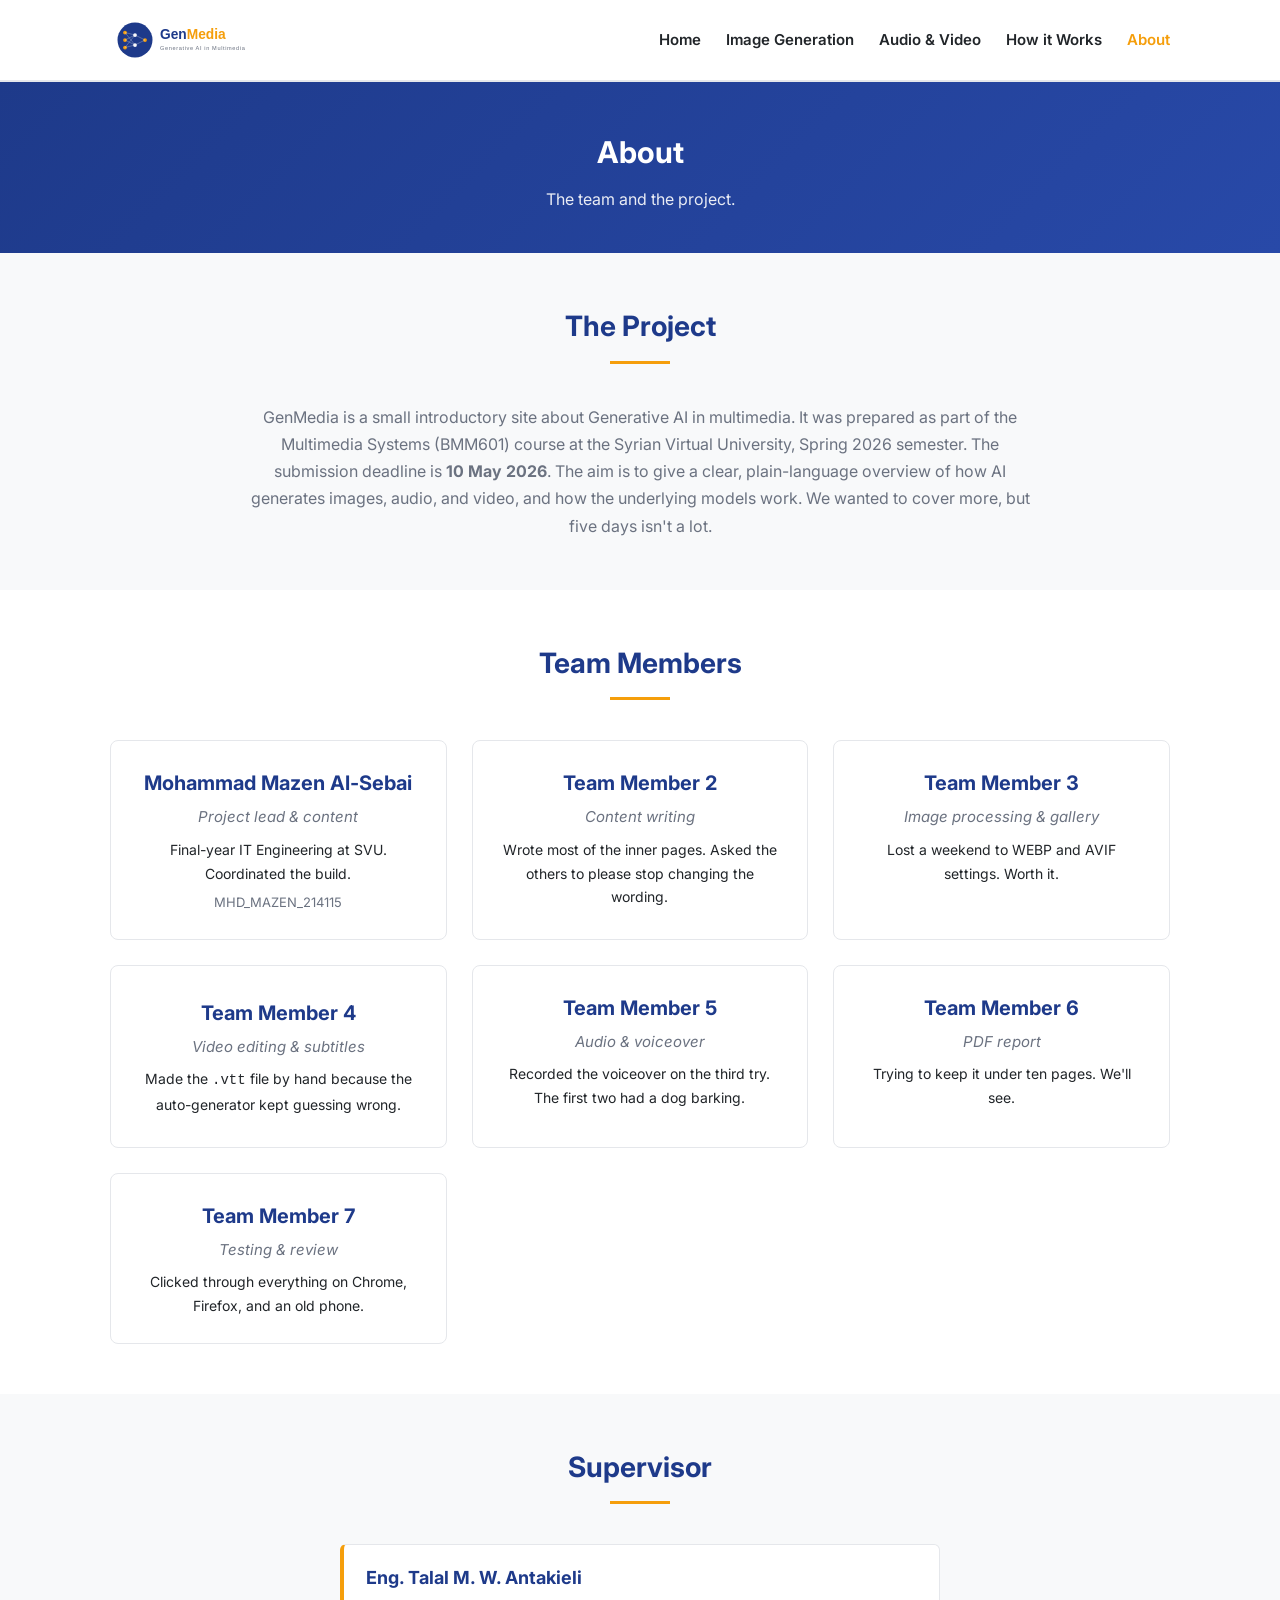
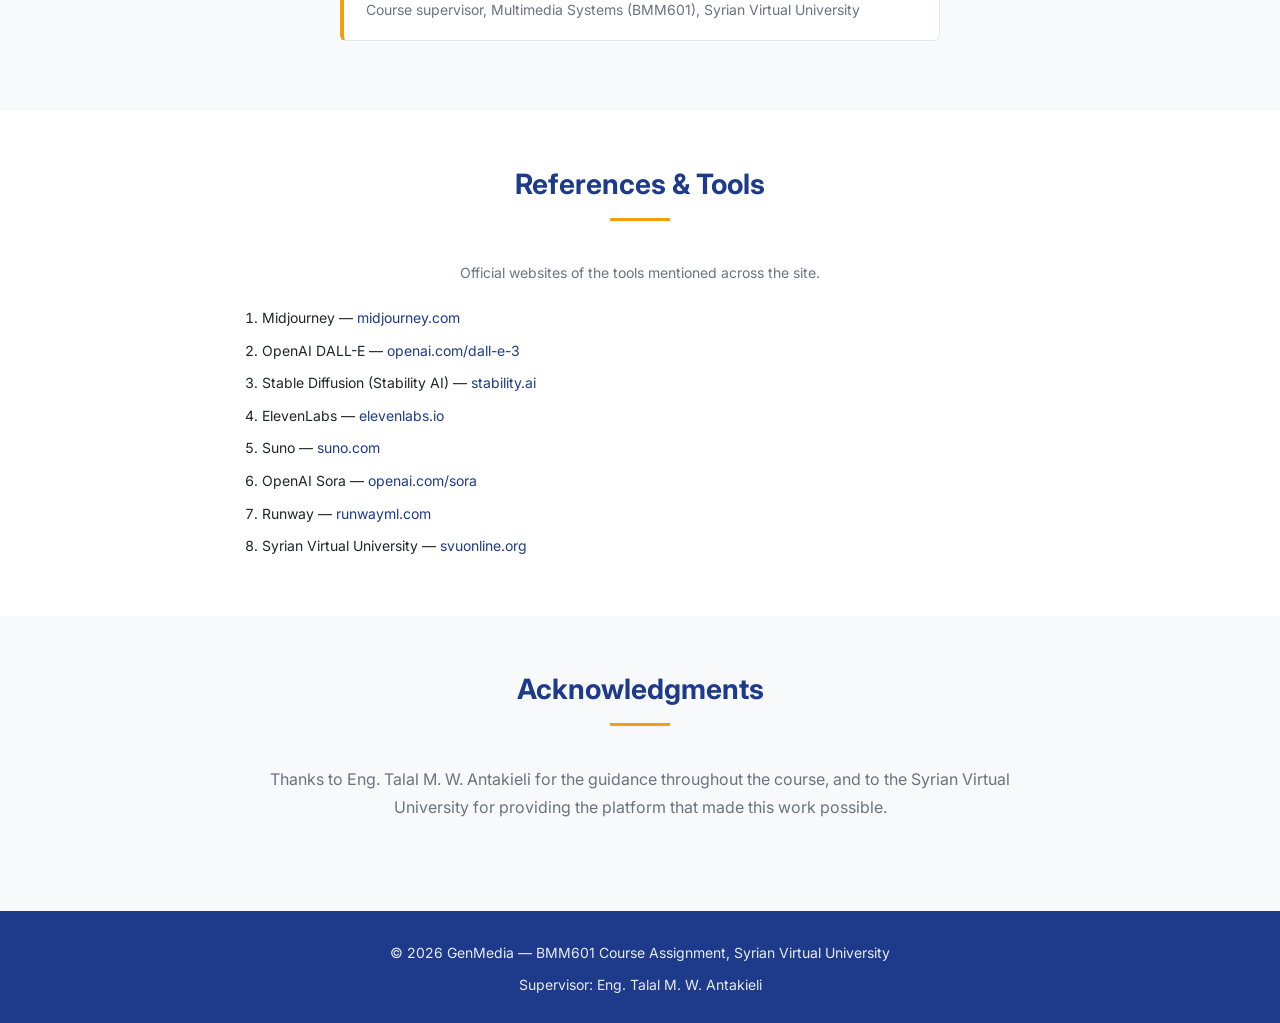
==== public/about.html @ 1778ff84 "Initial commit: BMM601 GenMedia website - 5 static HTML pages (index, images, audio-video, how-it-wo" ====
<!DOCTYPE html>
<html lang="en">
<head>
  <meta charset="UTF-8">
  <meta name="viewport" content="width=device-width, initial-scale=1.0">
  <title>About — GenMedia</title>
  <meta name="description" content="The team behind GenMedia, the supervisor, and the references used to build this site.">

  <!-- Google Fonts -->
  <link rel="preconnect" href="https://fonts.googleapis.com">
  <link rel="preconnect" href="https://fonts.gstatic.com" crossorigin>
  <link href="https://fonts.googleapis.com/css2?family=Inter:wght@400;600;700&display=swap" rel="stylesheet">

  <!-- Stylesheet -->
  <link rel="stylesheet" href="css/style.css">

  <!-- Favicon -->
  <link rel="icon" type="image/svg+xml" href="assets/logo/logo.svg">
</head>
<body>

  <!-- ============ Header ============ -->
  <header class="site-header">
    <div class="container header-inner">
      <a href="index.html" class="logo">
        <img src="assets/logo/logo.svg" alt="GenMedia Logo">
      </a>

      <nav class="main-nav">
        <ul>
          <li><a href="index.html">Home</a></li>
          <li><a href="images.html">Image Generation</a></li>
          <li><a href="audio-video.html">Audio &amp; Video</a></li>
          <li><a href="how-it-works.html">How it Works</a></li>
          <li><a href="about.html">About</a></li>
        </ul>
      </nav>
    </div>
  </header>

  <!-- ============ Page Hero ============ -->
  <section class="page-hero">
    <div class="container">
      <h1>About</h1>
      <p>The team and the project.</p>
    </div>
  </section>

  <!-- ============ Project Overview ============ -->
  <section>
    <div class="container">
      <h2 class="section-title">The Project</h2>
      <p style="max-width: 800px; margin: 0 auto; text-align: center; color: var(--text-light); font-size: 16px;">
        GenMedia is a small introductory site about Generative AI in
        multimedia. It was prepared as part of the Multimedia Systems
        (BMM601) course at the Syrian Virtual University, Spring 2026
        semester. The submission deadline is <strong>10 May 2026</strong>.
        The aim is to give a clear, plain-language overview of how AI
        generates images, audio, and video, and how the underlying
        models work. We wanted to cover more, but five days isn't a lot.
      </p>
    </div>
  </section>

  <!-- ============ Team Members ============ -->
  <section style="background-color: white;">
    <div class="container">
      <h2 class="section-title">Team Members</h2>

      <div class="cards-grid">
        <div class="card team-card">
          <h3>Mohammad Mazen Al-Sebai</h3>
          <p class="team-role">Project lead &amp; content</p>
          <p style="font-size: 14px; color: var(--text); margin-top: 8px;">Final-year IT Engineering at SVU. Coordinated the build.</p>
          <p style="font-size: 13px; color: var(--text-light); margin-top: 6px;">MHD_MAZEN_214115</p>
        </div>

        <div class="card team-card">
          <h3>Team Member 2</h3>
          <p class="team-role">Content writing</p>
          <p style="font-size: 14px; color: var(--text); margin-top: 8px;">Wrote most of the inner pages. Asked the others to please stop changing the wording.</p>
        </div>

        <div class="card team-card">
          <h3>Team Member 3</h3>
          <p class="team-role">Image processing &amp; gallery</p>
          <p style="font-size: 14px; color: var(--text); margin-top: 8px;">Lost a weekend to WEBP and AVIF settings. Worth it.</p>
        </div>

        <div class="card team-card" style="padding: 30px;">
          <h3>Team Member 4</h3>
          <p class="team-role">Video editing &amp; subtitles</p>
          <p style="font-size: 14px; color: var(--text); margin-top: 8px;">Made the <code>.vtt</code> file by hand because the auto-generator kept guessing wrong.</p>
        </div>

        <div class="card team-card">
          <h3>Team Member 5</h3>
          <p class="team-role">Audio &amp; voiceover</p>
          <p style="font-size: 14px; color: var(--text); margin-top: 8px;">Recorded the voiceover on the third try. The first two had a dog barking.</p>
        </div>

        <div class="card team-card">
          <h3>Team Member 6</h3>
          <p class="team-role">PDF report</p>
          <p style="font-size: 14px; color: var(--text); margin-top: 8px;">Trying to keep it under ten pages. We'll see.</p>
        </div>

        <div class="card team-card">
          <h3>Team Member 7</h3>
          <p class="team-role">Testing &amp; review</p>
          <p style="font-size: 14px; color: var(--text); margin-top: 8px;">Clicked through everything on Chrome, Firefox, and an old phone.</p>
        </div>
      </div>
    </div>
  </section>

  <!-- ============ Supervisor ============ -->
  <section>
    <div class="container">
      <h2 class="section-title">Supervisor</h2>

      <div class="supervisor-block">
        <h3>Eng. Talal M. W. Antakieli</h3>
        <p>Course supervisor, Multimedia Systems (BMM601), Syrian Virtual University</p>
      </div>
    </div>
  </section>

  <!-- ============ References ============ -->
  <section style="background-color: white;">
    <div class="container">
      <h2 class="section-title">References &amp; Tools</h2>
      <p style="text-align: center; color: var(--text-light); font-size: 14px; margin-bottom: 20px;">
        Official websites of the tools mentioned across the site.
      </p>

      <ol class="references">
        <li>Midjourney — <a href="https://www.midjourney.com" target="_blank" rel="noopener">midjourney.com</a></li>
        <li>OpenAI DALL-E — <a href="https://openai.com/dall-e-3" target="_blank" rel="noopener">openai.com/dall-e-3</a></li>
        <li>Stable Diffusion (Stability AI) — <a href="https://stability.ai" target="_blank" rel="noopener">stability.ai</a></li>
        <li>ElevenLabs — <a href="https://elevenlabs.io" target="_blank" rel="noopener">elevenlabs.io</a></li>
        <li>Suno — <a href="https://suno.com" target="_blank" rel="noopener">suno.com</a></li>
        <li>OpenAI Sora — <a href="https://openai.com/sora" target="_blank" rel="noopener">openai.com/sora</a></li>
        <li>Runway — <a href="https://runwayml.com" target="_blank" rel="noopener">runwayml.com</a></li>
        <li>Syrian Virtual University — <a href="https://svuonline.org" target="_blank" rel="noopener">svuonline.org</a></li>
      </ol>
    </div>
  </section>

  <!-- ============ Acknowledgments ============ -->
  <section>
    <div class="container">
      <h2 class="section-title">Acknowledgments</h2>
      <p style="max-width: 800px; margin: 0 auto; text-align: center; color: var(--text-light); font-size: 16px;">
        Thanks to Eng. Talal M. W. Antakieli for the guidance throughout
        the course, and to the Syrian Virtual University for providing
        the platform that made this work possible.
      </p>
    </div>
  </section>

  <!-- ============ Footer ============ -->
  <footer class="site-footer">
    <div class="container">
      <p>&copy; 2026 GenMedia — BMM601 Course Assignment, Syrian Virtual University</p>
      <p>Supervisor: Eng. Talal M. W. Antakieli</p>
    </div>
  </footer>

  <script src="js/main.js"></script>
</body>
</html>
---- public/css/style.css ----
/* ==========================================
   GenMedia - BMM601 Project
   Multimedia Systems Course - Spring 2026
   ========================================== */

/* Color palette */
:root {
  --primary:    #1E3A8A;    /* deep blue */
  --accent:     #F59E0B;    /* orange */
  --bg:         #F8F9FA;    /* light gray */
  --text:       #212529;    /* soft black */
  --text-light: #6B7280;    /* muted gray for secondary text */
  --border:     #E5E7EB;
  --white:      #FFFFFF;
}

/* ====== Basic reset ====== */
* {
  margin: 0;
  padding: 0;
  box-sizing: border-box;
}

body {
  font-family: 'Inter', Arial, sans-serif;
  background-color: var(--bg);
  color: var(--text);
  line-height: 1.7;
}

/* ====== Layout ====== */
.container {
  max-width: 1100px;
  margin: 0 auto;
  padding: 0 20px;
}

/* ====== Header ====== */
.site-header {
  background-color: var(--white);
  border-bottom: 2px solid var(--border);
  padding: 15px 0;
  position: sticky;
  top: 0;
  z-index: 100;
}

.header-inner {
  display: flex;
  align-items: center;
  justify-content: space-between;
  gap: 20px;
  flex-wrap: wrap;
}

.logo img {
  height: 50px;
  width: auto;
  display: block;
}

/* ====== Navigation ====== */
.main-nav ul {
  list-style: none;
  display: flex;
  gap: 25px;
  flex-wrap: wrap;
}

.main-nav a {
  color: var(--text);
  text-decoration: none;
  font-weight: 600;
  font-size: 15px;
  transition: color 0.2s;
}

.main-nav a:hover,
.main-nav a.active {
  color: var(--accent);
}

/* ====== Hero ====== */
.hero {
  background: linear-gradient(135deg, var(--primary) 0%, #2849a8 100%);
  color: var(--white);
  padding: 70px 0;
  text-align: center;
}

.hero h1 {
  font-size: 36px;
  margin-bottom: 15px;
  font-weight: 700;
}

.hero p {
  font-size: 18px;
  max-width: 700px;
  margin: 0 auto 25px;
  opacity: 0.95;
}

.hero .btn {
  display: inline-block;
  background-color: var(--accent);
  color: var(--white);
  padding: 12px 28px;
  border-radius: 5px;
  text-decoration: none;
  font-weight: 700;
  margin: 5px;
  transition: transform 0.2s;
}

.hero .btn:hover {
  transform: translateY(-2px);
}

.hero .btn.secondary {
  background-color: transparent;
  border: 2px solid var(--white);
}

/* ====== Sections ====== */
section {
  padding: 50px 0;
}

.section-title {
  font-size: 28px;
  color: var(--primary);
  margin-bottom: 30px;
  text-align: center;
  position: relative;
  padding-bottom: 10px;
}

.section-title::after {
  content: '';
  display: block;
  width: 60px;
  height: 3px;
  background-color: var(--accent);
  margin: 10px auto 0;
}

/* ====== Cards Grid ====== */
.cards-grid {
  display: grid;
  grid-template-columns: repeat(auto-fit, minmax(280px, 1fr));
  gap: 25px;
  margin-top: 30px;
}

.card {
  background-color: var(--white);
  border: 1px solid var(--border);
  border-radius: 8px;
  padding: 25px;
  transition: box-shadow 0.2s;
}

.card:hover {
  box-shadow: 0 4px 12px rgba(0, 0, 0, 0.08);
}

.card h3 {
  color: var(--primary);
  margin-bottom: 12px;
  font-size: 20px;
}

.card p {
  color: var(--text-light);
  font-size: 15px;
}

/* ====== AI Badge ====== */
.ai-badge {
  display: inline-block;
  background-color: #FEF3C7;
  color: #92400E;
  padding: 4px 10px;
  border-radius: 12px;
  font-size: 12px;
  font-weight: 600;
  margin-top: 8px;
}

/* ====== Footer ====== */
.site-footer {
  background-color: var(--primary);
  color: var(--white);
  padding: 30px 0 20px;
  margin-top: 40px;
  text-align: center;
}

.site-footer p {
  margin-bottom: 8px;
  font-size: 14px;
  opacity: 0.9;
}

.site-footer a {
  color: var(--accent);
  text-decoration: none;
}

/* ====== Responsive ====== */
@media (max-width: 768px) {
  .hero h1 {
    font-size: 26px;
  }

  .hero p {
    font-size: 16px;
  }

  .header-inner {
    flex-direction: column;
    gap: 15px;
  }

  .main-nav ul {
    gap: 15px;
    justify-content: center;
  }

  .section-title {
    font-size: 22px;
  }
}

/* ==========================================
   Day 2 additions — sub-page components
   ========================================== */

/* ====== Page hero (smaller variant for sub-pages) ====== */
.page-hero {
  background: linear-gradient(135deg, var(--primary) 0%, #2849a8 100%);
  color: var(--white);
  padding: 45px 0 40px;
  text-align: center;
}

.page-hero h1 {
  font-size: 30px;
  margin-bottom: 8px;
  font-weight: 700;
}

.page-hero p {
  font-size: 16px;
  max-width: 600px;
  margin: 0 auto;
  opacity: 0.9;
}

/* ====== Placeholder image (used until real WEBP/AVIF arrives) ====== */
.placeholder-img {
  width: 100%;
  aspect-ratio: 4 / 3;
  background-color: #E5E7EB;
  color: var(--text-light);
  display: flex;
  align-items: center;
  justify-content: center;
  font-size: 13px;
  font-style: italic;
  border-radius: 6px;
}

/* ====== Image gallery (images.html) ====== */
.gallery-grid {
  display: grid;
  grid-template-columns: repeat(auto-fit, minmax(220px, 1fr));
  gap: 20px;
  margin-top: 25px;
}

.gallery-item {
  background-color: var(--white);
  border: 1px solid var(--border);
  border-radius: 8px;
  padding: 12px;
  transition: box-shadow 0.2s;
}

.gallery-item:hover {
  box-shadow: 0 4px 12px rgba(0, 0, 0, 0.08);
}

.gallery-item img {
  width: 100%;
  height: auto;
  display: block;
  border-radius: 6px;
}

.gallery-item .caption {
  font-size: 13px;
  color: var(--text-light);
  margin-top: 8px;
}

/* ====== Media block (audio-video.html) ====== */
.media-block {
  max-width: 720px;
  margin: 25px auto;
  background-color: var(--white);
  border: 1px solid var(--border);
  border-radius: 8px;
  padding: 20px;
  text-align: center;
}

.media-block audio,
.media-block video {
  width: 100%;
  border-radius: 8px;
  margin-bottom: 8px;
}

.media-caption {
  font-size: 13px;
  color: var(--text-light);
  margin-top: 8px;
}

/* ====== Architecture comparison table (how-it-works.html) ====== */
.compare-table {
  width: 100%;
  border-collapse: collapse;
  margin-top: 25px;
  background-color: var(--white);
  font-size: 14px;
}

.compare-table th,
.compare-table td {
  padding: 12px 14px;
  text-align: left;
  border: 1px solid var(--border);
  vertical-align: top;
}

.compare-table thead th {
  background-color: var(--primary);
  color: var(--white);
  font-weight: 600;
}

.compare-table tbody tr:nth-child(even) {
  background-color: var(--bg);
}

/* ====== Diagram placeholder (how-it-works.html) ====== */
.diagram-placeholder {
  width: 100%;
  min-height: 180px;
  background-color: #E5E7EB;
  color: var(--text-light);
  display: flex;
  align-items: center;
  justify-content: center;
  font-size: 13px;
  font-style: italic;
  border-radius: 6px;
  margin: 15px 0;
}

/* ====== About page ====== */
.team-card {
  text-align: center;
}

.team-card h3 {
  margin-bottom: 4px;
}

.team-role {
  font-size: 13px;
  color: var(--text-light);
  font-style: italic;
}

.supervisor-block {
  background-color: var(--white);
  border: 1px solid var(--border);
  border-left: 4px solid var(--accent);
  border-radius: 6px;
  padding: 18px 22px;
  max-width: 600px;
  margin: 20px auto;
  text-align: left;
}

.supervisor-block h3 {
  color: var(--primary);
  margin-bottom: 4px;
  font-size: 18px;
}

.supervisor-block p {
  color: var(--text-light);
  font-size: 14px;
}

.references {
  max-width: 800px;
  margin: 0 auto;
  padding-left: 22px;
  font-size: 14px;
  line-height: 1.9;
}

.references li {
  margin-bottom: 6px;
}

.references a {
  color: var(--primary);
  text-decoration: none;
}

.references a:hover {
  text-decoration: underline;
  color: var(--accent);
}

/* ====== Responsive additions for Day 2 components ====== */
@media (max-width: 768px) {
  .page-hero h1 {
    font-size: 24px;
  }

  .page-hero p {
    font-size: 14px;
  }

  .compare-table {
    font-size: 13px;
  }

  .compare-table th,
  .compare-table td {
    padding: 8px 10px;
  }
}
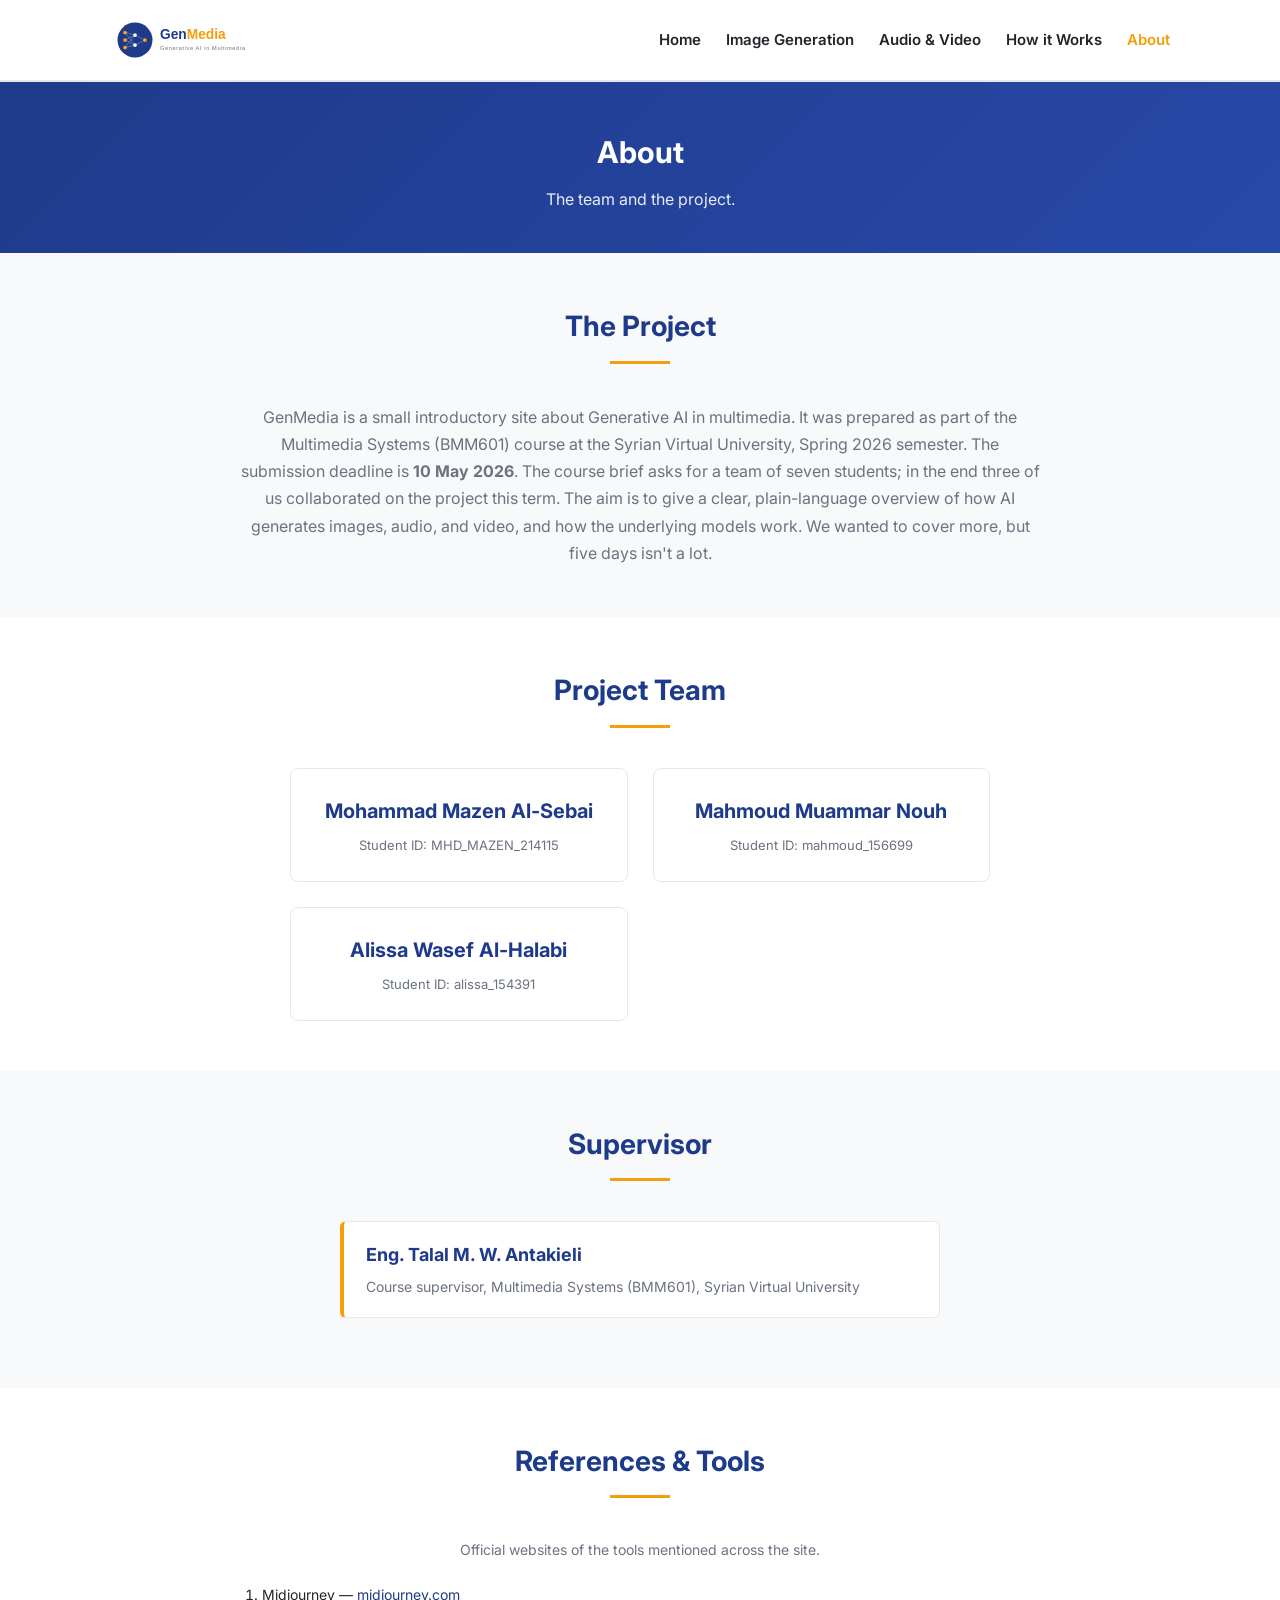
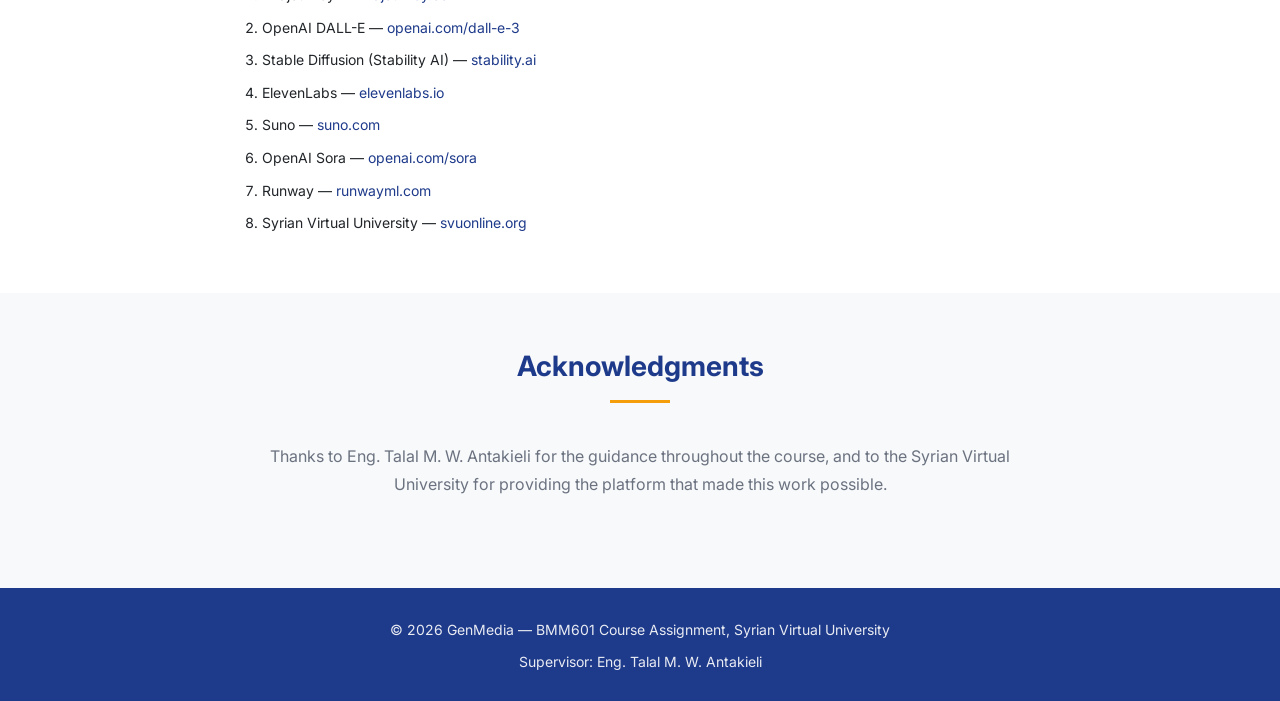
==== commit eb634e1f: "Update About page: add Alissa, fix Nouh spelling, three team members" ====
--- a/public/about.html
+++ b/public/about.html
@@ -55,6 +55,8 @@
         multimedia. It was prepared as part of the Multimedia Systems
         (BMM601) course at the Syrian Virtual University, Spring 2026
         semester. The submission deadline is <strong>10 May 2026</strong>.
+        The course brief asks for a team of seven students; in the end
+        three of us collaborated on the project this term.
         The aim is to give a clear, plain-language overview of how AI
         generates images, audio, and video, and how the underlying
         models work. We wanted to cover more, but five days isn't a lot.
@@ -62,53 +64,25 @@
     </div>
   </section>
 
-  <!-- ============ Team Members ============ -->
+  <!-- ============ Team ============ -->
   <section style="background-color: white;">
     <div class="container">
-      <h2 class="section-title">Team Members</h2>
+      <h2 class="section-title">Project Team</h2>
 
-      <div class="cards-grid">
+      <div class="cards-grid" style="max-width: 700px; margin: 0 auto;">
         <div class="card team-card">
           <h3>Mohammad Mazen Al-Sebai</h3>
-          <p class="team-role">Project lead &amp; content</p>
-          <p style="font-size: 14px; color: var(--text); margin-top: 8px;">Final-year IT Engineering at SVU. Coordinated the build.</p>
-          <p style="font-size: 13px; color: var(--text-light); margin-top: 6px;">MHD_MAZEN_214115</p>
+          <p style="font-size: 13px; color: var(--text-light); margin-top: 6px;">Student ID: MHD_MAZEN_214115</p>
         </div>
 
         <div class="card team-card">
-          <h3>Team Member 2</h3>
-          <p class="team-role">Content writing</p>
-          <p style="font-size: 14px; color: var(--text); margin-top: 8px;">Wrote most of the inner pages. Asked the others to please stop changing the wording.</p>
+          <h3>Mahmoud Muammar Nouh</h3>
+          <p style="font-size: 13px; color: var(--text-light); margin-top: 6px;">Student ID: mahmoud_156699</p>
         </div>
 
         <div class="card team-card">
-          <h3>Team Member 3</h3>
-          <p class="team-role">Image processing &amp; gallery</p>
-          <p style="font-size: 14px; color: var(--text); margin-top: 8px;">Lost a weekend to WEBP and AVIF settings. Worth it.</p>
-        </div>
-
-        <div class="card team-card" style="padding: 30px;">
-          <h3>Team Member 4</h3>
-          <p class="team-role">Video editing &amp; subtitles</p>
-          <p style="font-size: 14px; color: var(--text); margin-top: 8px;">Made the <code>.vtt</code> file by hand because the auto-generator kept guessing wrong.</p>
-        </div>
-
-        <div class="card team-card">
-          <h3>Team Member 5</h3>
-          <p class="team-role">Audio &amp; voiceover</p>
-          <p style="font-size: 14px; color: var(--text); margin-top: 8px;">Recorded the voiceover on the third try. The first two had a dog barking.</p>
-        </div>
-
-        <div class="card team-card">
-          <h3>Team Member 6</h3>
-          <p class="team-role">PDF report</p>
-          <p style="font-size: 14px; color: var(--text); margin-top: 8px;">Trying to keep it under ten pages. We'll see.</p>
-        </div>
-
-        <div class="card team-card">
-          <h3>Team Member 7</h3>
-          <p class="team-role">Testing &amp; review</p>
-          <p style="font-size: 14px; color: var(--text); margin-top: 8px;">Clicked through everything on Chrome, Firefox, and an old phone.</p>
+          <h3>Alissa Wasef Al-Halabi</h3>
+          <p style="font-size: 13px; color: var(--text-light); margin-top: 6px;">Student ID: alissa_154391</p>
         </div>
       </div>
     </div>
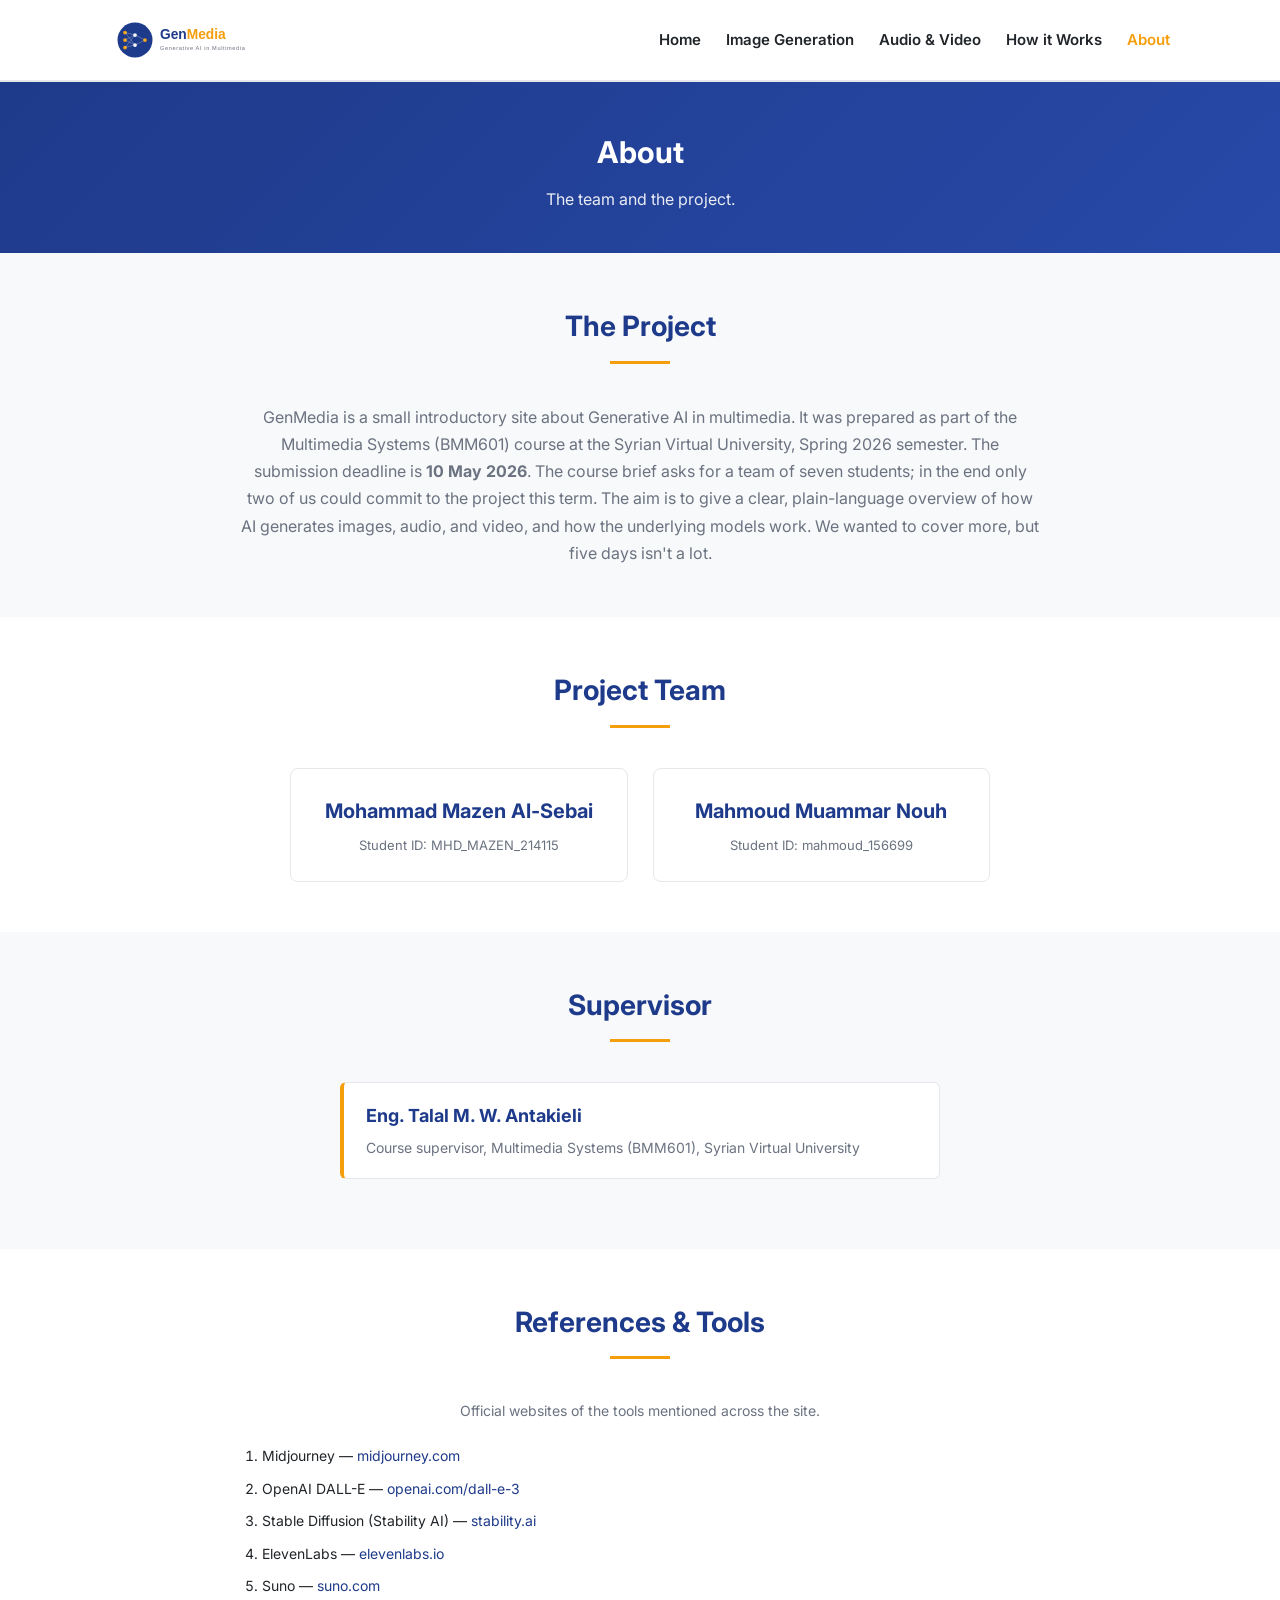
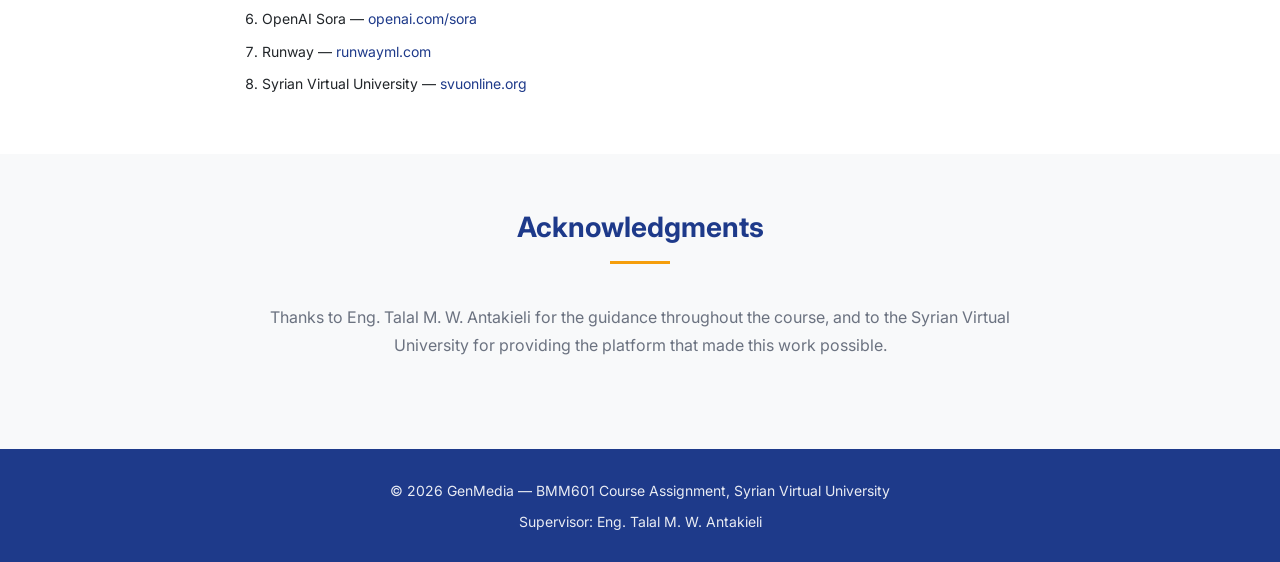
==== commit d6bbf142: "Revert About page: remove Alissa card (she withdrew)" ====
--- a/public/about.html
+++ b/public/about.html
@@ -56,7 +56,7 @@
         (BMM601) course at the Syrian Virtual University, Spring 2026
         semester. The submission deadline is <strong>10 May 2026</strong>.
         The course brief asks for a team of seven students; in the end
-        three of us collaborated on the project this term.
+        only two of us could commit to the project this term.
         The aim is to give a clear, plain-language overview of how AI
         generates images, audio, and video, and how the underlying
         models work. We wanted to cover more, but five days isn't a lot.
@@ -78,11 +78,6 @@
         <div class="card team-card">
           <h3>Mahmoud Muammar Nouh</h3>
           <p style="font-size: 13px; color: var(--text-light); margin-top: 6px;">Student ID: mahmoud_156699</p>
-        </div>
-
-        <div class="card team-card">
-          <h3>Alissa Wasef Al-Halabi</h3>
-          <p style="font-size: 13px; color: var(--text-light); margin-top: 6px;">Student ID: alissa_154391</p>
         </div>
       </div>
     </div>
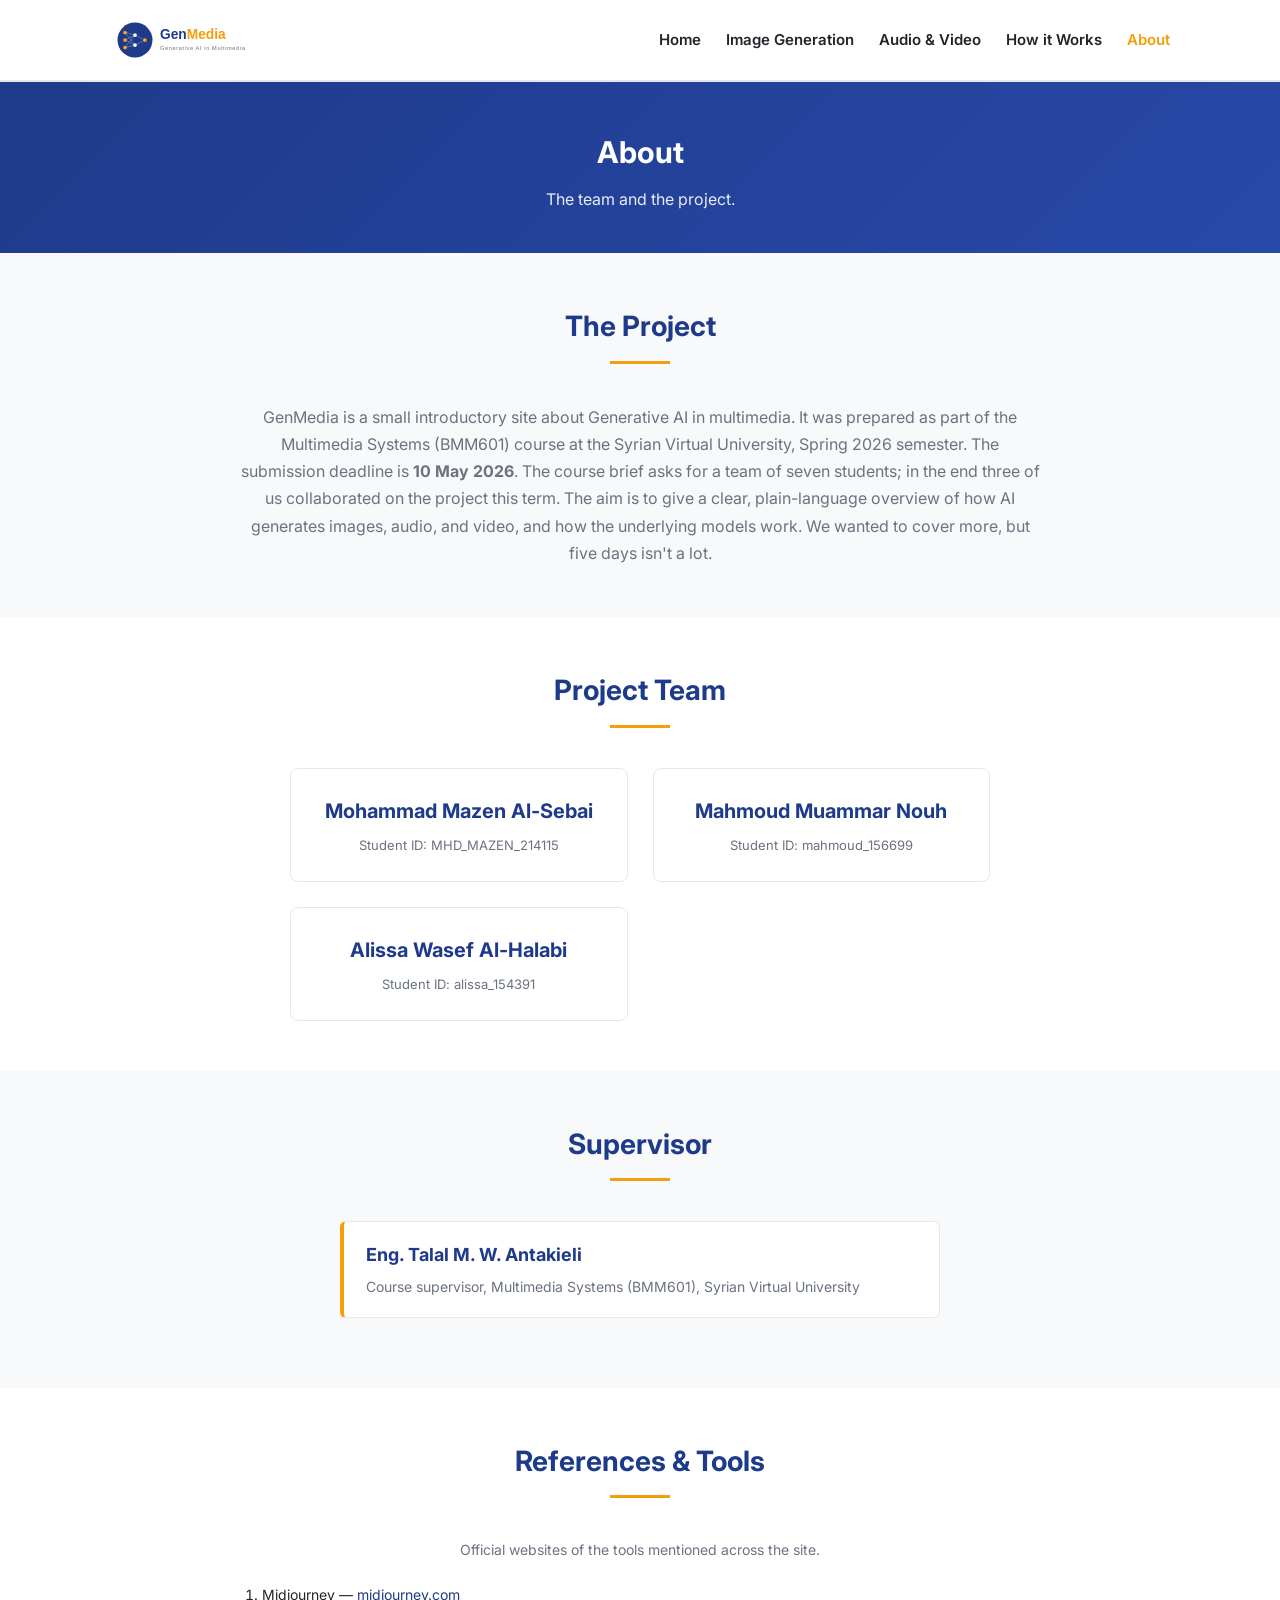
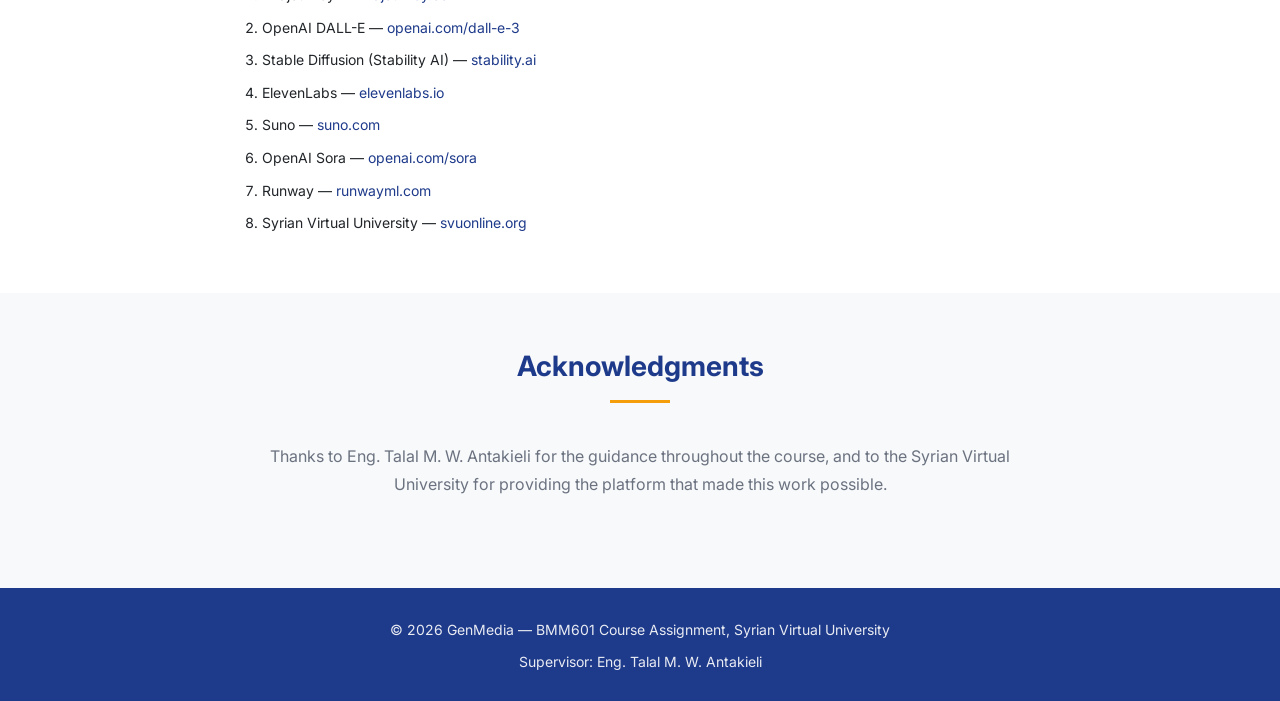
==== commit 6e648889: "Restore Alissa to team (she rejoined): three team members" ====
--- a/public/about.html
+++ b/public/about.html
@@ -56,7 +56,7 @@
         (BMM601) course at the Syrian Virtual University, Spring 2026
         semester. The submission deadline is <strong>10 May 2026</strong>.
         The course brief asks for a team of seven students; in the end
-        only two of us could commit to the project this term.
+        three of us collaborated on the project this term.
         The aim is to give a clear, plain-language overview of how AI
         generates images, audio, and video, and how the underlying
         models work. We wanted to cover more, but five days isn't a lot.
@@ -78,6 +78,11 @@
         <div class="card team-card">
           <h3>Mahmoud Muammar Nouh</h3>
           <p style="font-size: 13px; color: var(--text-light); margin-top: 6px;">Student ID: mahmoud_156699</p>
+        </div>
+
+        <div class="card team-card">
+          <h3>Alissa Wasef Al-Halabi</h3>
+          <p style="font-size: 13px; color: var(--text-light); margin-top: 6px;">Student ID: alissa_154391</p>
         </div>
       </div>
     </div>
